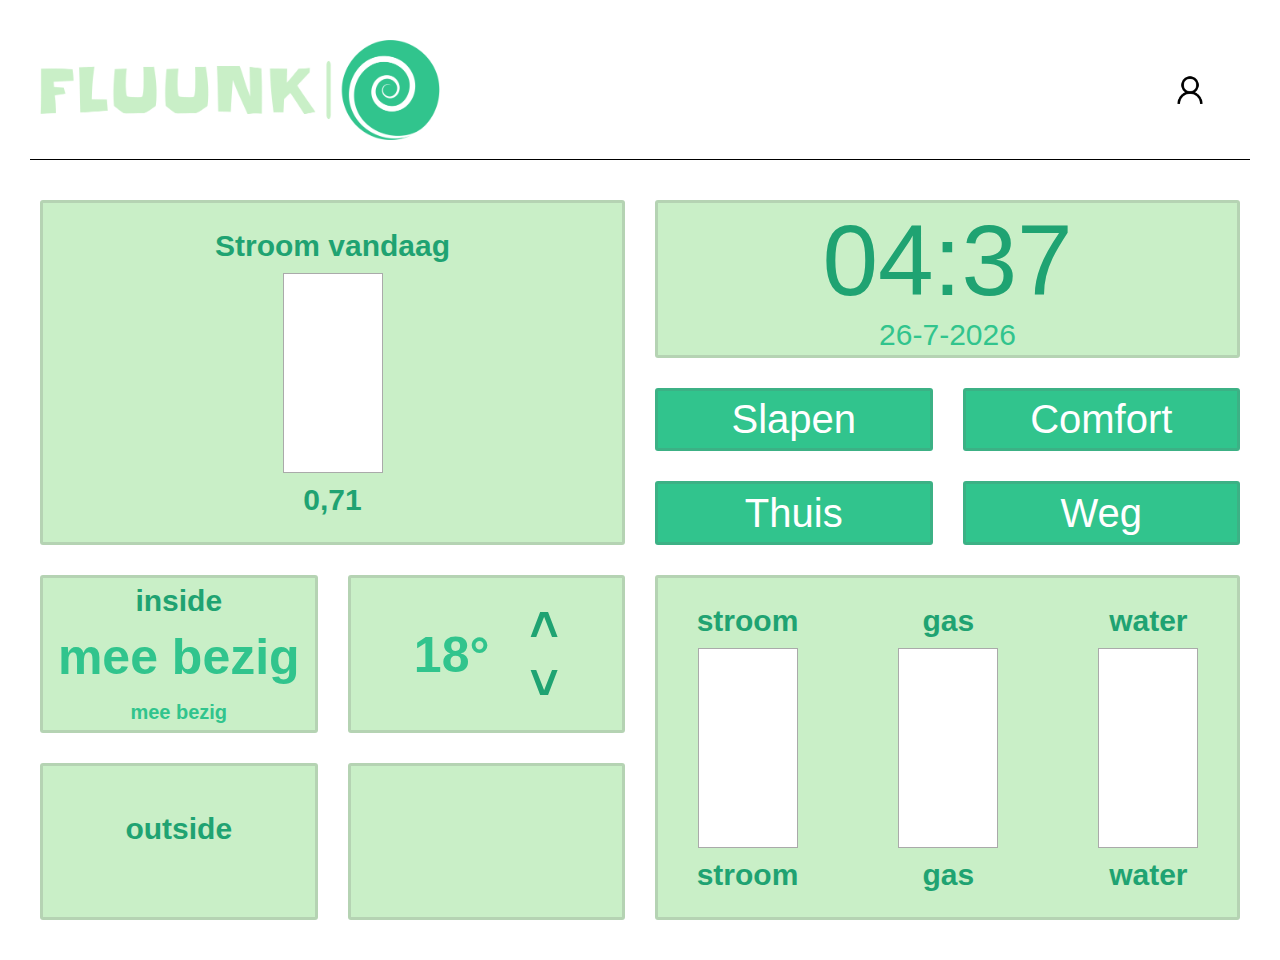
==== website/index.html @ bd07e6f6 "m," ====
<!DOCTYPE html>
<html lang="en">
<head>
    <meta charset="UTF-8">
    <meta http-equiv="X-UA-Compatible" content="IE=edge">
    <meta name="viewport" content="width=device-width, initial-scale=1.0">
    <title>Fluunk</title>
    <link rel="stylesheet" href="index/css/style.css">
    <script src="index/js/script.js"></script>
</head>
<body onload="startTime()" onLoad="window.scroll(140, 150)">
<header>
    <img class="logo" src="index/img/fluunk-high-resolution-logo-color-on-transparent-background.png" alt="fluunk logo">
    <a href="/fluunk/website/login/php/login.php"><img class="user" src="index/img/user-regular.svg" alt=""></a>
</header>
<main>
    <ul class="cards">
        <li class="card card1">
            <p class="euro">Stroom vandaag</p>
            <div class="stroomvandaag">
                <div class="aantal"></div>
            </div>
            <p id="js--euro" class="euro">0,71</p>
        </li>
        <li class="card card2">
            <div class="clock">
                <span id="js--time"></span>
            </div>
            <div class="day">
                <span id="js--day"></span>
            </div>
        </li>
        <li class="card card3">
            <button class="modus" id="js--slapen">Slapen</button>
        </li>
        <li class="card card4">
            <button class="modus" id="js--comfort">Comfort</button>
        </li>
        <li class="card card5">
            <button class="modus" id="js--thuis">Thuis</button>
        </li>
        <li class="card card6">
            <button class="modus" id="js--weg">Weg</button>
        </li>
        <li class="card card7">
            <p class="inoutside">inside</p>
            <p class="temp" id="js--binnen">mee bezig</p>
            <p class="minmax">mee bezig</p>
            
        </li>
        <li class="card card8">
            <div class="updown">
                <p class="heat" id="js--heat">18°</p>
                <div class="buttons">
                    <button class="downup" id="js--up">˄</button>
                    <button class="downup" id="js--down">˅</button>
                </div>
            </div>
        </li>
        <li class="card card9">
            <p class="inoutside">outside</p>
            <p class="temp" id="js--temp"></p>
            <p class="minmax" id="js--minmax"></p>
            
        </li>
        <li class="card card10">
            <p class="inoutside" id="js--weather"></p>
            <img id="js--icon" src="" alt="">

        </li>
        <li class="card card11">
            <div class="type">
                <p class="types">stroom</p>
                <section class="tabel stroom">

                </section>
                <p class="types">stroom</p>
            </div>
            <div class="type">
                <p class="types">gas</p>
                <section class="tabel gas">

                </section>
                <p class="types">gas</p>
            </div>
            <div class="type">
                <p class="types">water</p>
                <section class="tabel water">

                </section>
                <p class="types">water</p>
            </div>
        </li>
    </ul>
    
    
    
</main>
</body>
</html>
---- website/index/css/style.css ----
* {
    padding: 0;
    margin: 0;
    box-sizing: border-box;
}

html {
    font-size: 62.5%;
    scroll-behavior: smooth;
}

body {
    font-family: sans-serif;
    margin-top: 3rem;
    cursor: default;
}

main {
    height: auto;
    width: 100%;
    padding: 3rem;
}



/* Header ========================================================================================================*/
header{
    height: 13rem;
    border-bottom: 1px solid black;
    margin-left: 3rem;
    margin-right: 3rem;
}

.logo {
    float: left;
    margin: 1rem;
    height: 10rem;
    width: 40rem;
}

.user {
    float: right;
    margin: 4rem;
    height: 4rem;
    cursor: pointer;
}



/* main ==========================================================================================================*/
.cards {
    height: 74rem;
    display: grid;
    width: 100%;
    grid-template-columns: repeat(8, 1fr);
    grid-template-rows: repeat(8, 1fr);
    gap: 3rem;
    padding: 1rem;
}

.card {
    list-style: none;
    background: #C9EFC7;
    border-radius: 0.3rem;
    border: rgba(105, 105, 105, 0.204) solid 3px;
}

.card1 {
    grid-row: 1 / 5;
    grid-column: 1 / 5;
    display: flex;
    justify-content: center;
    align-items: center;
    flex-direction: column;
}

.stroomvandaag {
    background: white;
    height: 20rem;
    width: 10rem;
    border: solid rgba(0, 0, 0, 0.332) 1px;
    display: flex;
    align-items: end;
}

.aantal {
    background: #31C48D;
    width: 10rem;
}

.euro {
    font-size: 3rem;
    color: #1FA372;
    font-weight: 700;
    margin-bottom: 1rem;
    margin-top: 1rem;
}



/*clock ==========================================================================================================*/
.card2 {
    grid-row: 1 / 3;
    grid-column: 5 / 9;
}

.clock {
    font-size: 10rem;
    text-align: center;
    color: #1FA372;
    display: flex;
    justify-content: center;
    align-items: center;
}

.day {
    font-size: 3rem;
    text-align: center;
    color: #31C48D;
    display: flex;
    justify-content: center;
    align-items: center;
}



/*modes===========================================================================================================*/
.card3 {
    grid-row: 3 / 4;
    grid-column: 5 / 7;
    background: #31C48D;
    display: flex;
    justify-content: center;
    align-items: center;
}

.card4 {
    grid-row: 3 / 4;
    grid-column: 7 / 9;
    background: #31C48D;
    display: flex;
    justify-content: center;
    align-items: center;
}

.card5 {
    grid-row: 4 / 5;
    grid-column: 5 / 7;
    background: #31C48D;
    display: flex;
    justify-content: center;
    align-items: center;
}

.card6 {
    grid-row: 4 / 5;
    grid-column: 7 / 9;
    background: #31C48D;
    display: flex;
    justify-content: center;
    align-items: center;
}

.modus {
    font-size: 4rem;
    font-weight: 400;
    color: #ffffff;
    border: none;
    background: none;
    object-fit: contain;
    cursor: pointer;
}



/*temperatuur ====================================================================================================*/
.card7 {
    grid-row: 5 / 7;
    grid-column: 1 / 3;
    display: flex;
    flex-direction: column;
    justify-content: center;
    align-items: center;
}



.card8 {
    grid-row: 5 / 7;
    grid-column: 3 / 5;
    display: flex;
    justify-content: center;
    align-items: center;
}

.heat {
    display: flex;
    font-size: 5rem;
    color: #31C48D;
    margin-top: 3rem;
    font-weight: 600;
}

.updown {
    display: flex;
    gap: 4rem;
}

.downup {
    display: flex;
    border: none;
    background: none;
    cursor: pointer;
    font-size: 5rem;
    color: #1FA372;
    font-weight: 600;

}


.card9 {
    grid-row: 7 / 9;
    grid-column: 1 / 3;
    display: flex;
    flex-direction: column;
    justify-content: center;
    align-items: center;
}


.inoutside {
    font-size: 3rem;
    color: #1FA372;
    font-weight: 700;
    margin-bottom: 1rem;
}

.temp {
    font-size: 5rem;
    color: #31C48D;
    font-weight: 600;
    margin-bottom: 1.5rem;
}

.minmax {
    font-size: 2rem;
    color: #31C48D;
    font-weight: 650;
}

.card10 {
    grid-row: 7 / 9;
    grid-column: 3 / 5;
    display: flex;
    flex-direction: column;
    justify-content: center;
    align-items: center;
}



/*tabellen =======================================================================================================*/
.card11 {
    grid-row: 5 / 9;
    grid-column: 5 / 9;
    display: flex;
    justify-content: center;
    align-items: center;
    flex-direction: row;
    gap: 10rem;
}

.types {
    font-size: 3rem;
    color: #1FA372;
    font-weight: 700;
}

.type {
    display: flex;
    flex-direction: column;
    gap: 1rem;
    align-items: center;
}

.tabel {
    background: white;
    height: 20rem;
    width: 10rem;
    border: solid rgba(0, 0, 0, 0.332) 1px;
}
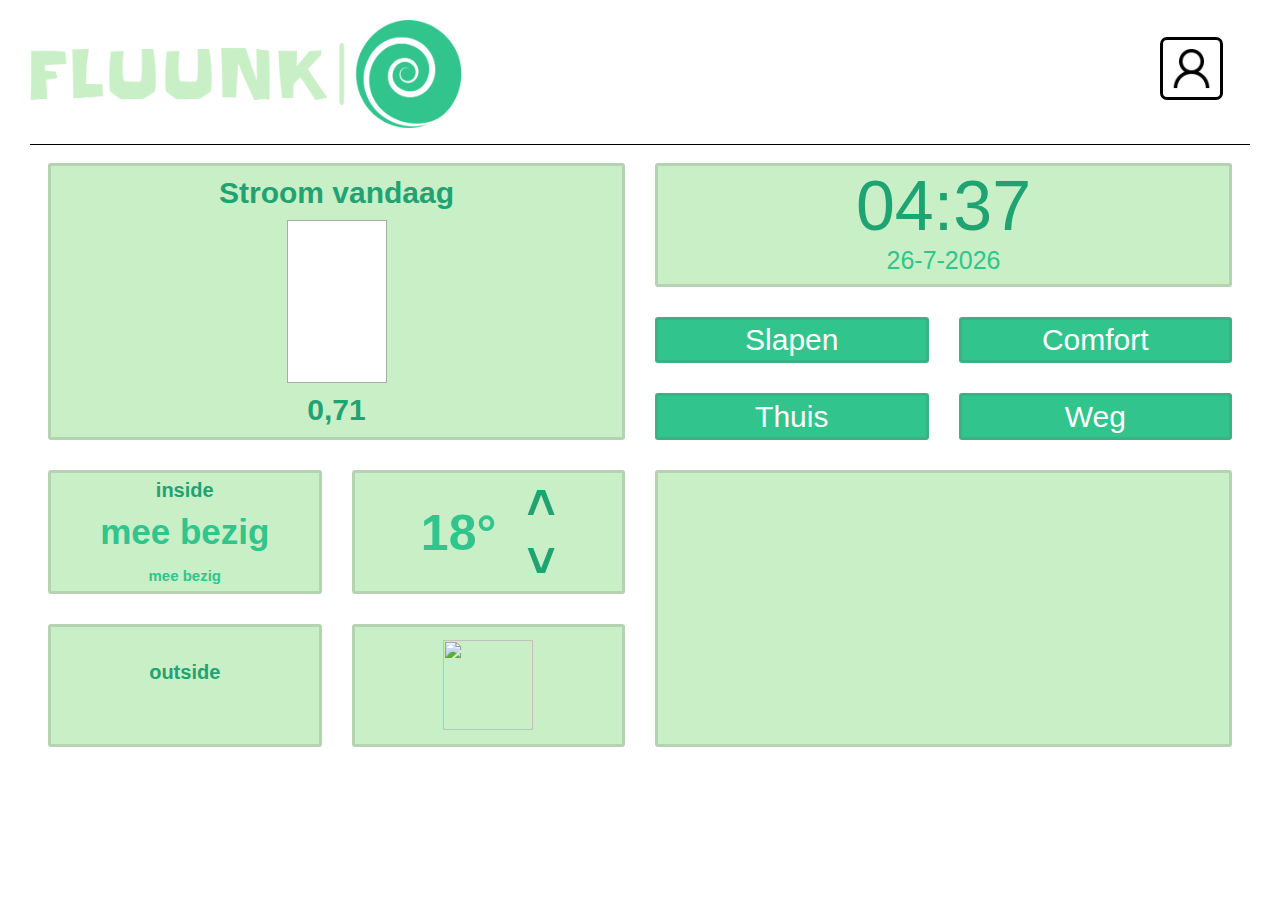
==== commit 66070506: "dashboard to 100vh" ====
--- a/website/index.html
+++ b/website/index.html
@@ -7,6 +7,9 @@
     <title>Fluunk</title>
     <link rel="stylesheet" href="index/css/style.css">
     <script src="index/js/script.js"></script>
+    <script>
+        window.onbeforeunload = function () {window.scrollTo(0, 0); }
+    </script>
 </head>
 <body onload="startTime()" onLoad="window.scroll(140, 150)">
 <header>
@@ -64,32 +67,12 @@
             
         </li>
         <li class="card card10">
-            <p class="inoutside" id="js--weather"></p>
-            <img id="js--icon" src="" alt="">
+            <p class="weather" id="js--weather"></p>
+            <img class="icon" id="js--icon" src="" alt="">
 
         </li>
         <li class="card card11">
-            <div class="type">
-                <p class="types">stroom</p>
-                <section class="tabel stroom">
-
-                </section>
-                <p class="types">stroom</p>
-            </div>
-            <div class="type">
-                <p class="types">gas</p>
-                <section class="tabel gas">
-
-                </section>
-                <p class="types">gas</p>
-            </div>
-            <div class="type">
-                <p class="types">water</p>
-                <section class="tabel water">
-
-                </section>
-                <p class="types">water</p>
-            </div>
+            
         </li>
     </ul>
     
--- a/website/index/css/style.css
+++ b/website/index/css/style.css
@@ -11,21 +11,23 @@
 
 body {
     font-family: sans-serif;
-    margin-top: 3rem;
+    margin-top: 1rem;
     cursor: default;
+    max-height: 100vh;
 }
 
 main {
     height: auto;
     width: 100%;
-    padding: 3rem;
+    padding-left: 3rem;
+    padding-right: 3rem;
 }
 
 
 
 /* Header ========================================================================================================*/
 header{
-    height: 13rem;
+    height: 15vh;
     border-bottom: 1px solid black;
     margin-left: 3rem;
     margin-right: 3rem;
@@ -33,29 +35,31 @@
 
 .logo {
     float: left;
-    margin: 1rem;
-    height: 10rem;
-    width: 40rem;
+    margin-top: 1rem;
+    height: 12vh;
+    width: 48vh;
 }
 
 .user {
     float: right;
-    margin: 4rem;
-    height: 4rem;
+    margin: 3vh;
+    height: 7vh;
     cursor: pointer;
+    border: 3px black solid;
+    border-radius: 0.7rem;
 }
 
 
 
 /* main ==========================================================================================================*/
 .cards {
-    height: 74rem;
+    height: 62rem;
     display: grid;
     width: 100%;
     grid-template-columns: repeat(8, 1fr);
     grid-template-rows: repeat(8, 1fr);
     gap: 3rem;
-    padding: 1rem;
+    padding: 2vh;
 }
 
 .card {
@@ -105,7 +109,7 @@
 }
 
 .clock {
-    font-size: 10rem;
+    font-size: 7rem;
     text-align: center;
     color: #1FA372;
     display: flex;
@@ -114,7 +118,7 @@
 }
 
 .day {
-    font-size: 3rem;
+    font-size: 2.5rem;
     text-align: center;
     color: #31C48D;
     display: flex;
@@ -162,7 +166,7 @@
 }
 
 .modus {
-    font-size: 4rem;
+    font-size: 3rem;
     font-weight: 400;
     color: #ffffff;
     border: none;
@@ -203,7 +207,7 @@
 
 .updown {
     display: flex;
-    gap: 4rem;
+    gap: 3rem;
 }
 
 .downup {
@@ -229,21 +233,21 @@
 
 
 .inoutside {
-    font-size: 3rem;
+    font-size: 2rem;
     color: #1FA372;
     font-weight: 700;
     margin-bottom: 1rem;
 }
 
 .temp {
-    font-size: 5rem;
+    font-size: 3.5rem;
     color: #31C48D;
     font-weight: 600;
     margin-bottom: 1.5rem;
 }
 
 .minmax {
-    font-size: 2rem;
+    font-size: 1.5rem;
     color: #31C48D;
     font-weight: 650;
 }
@@ -255,6 +259,16 @@
     flex-direction: column;
     justify-content: center;
     align-items: center;
+}
+
+.weather{
+    font-size: 1.5rem;
+    color: #1FA372;
+    font-weight: 650;
+}
+.icon{
+    height: 9rem;
+    width: 9rem;
 }
 
 
@@ -268,24 +282,4 @@
     align-items: center;
     flex-direction: row;
     gap: 10rem;
-}
-
-.types {
-    font-size: 3rem;
-    color: #1FA372;
-    font-weight: 700;
-}
-
-.type {
-    display: flex;
-    flex-direction: column;
-    gap: 1rem;
-    align-items: center;
-}
-
-.tabel {
-    background: white;
-    height: 20rem;
-    width: 10rem;
-    border: solid rgba(0, 0, 0, 0.332) 1px;
 }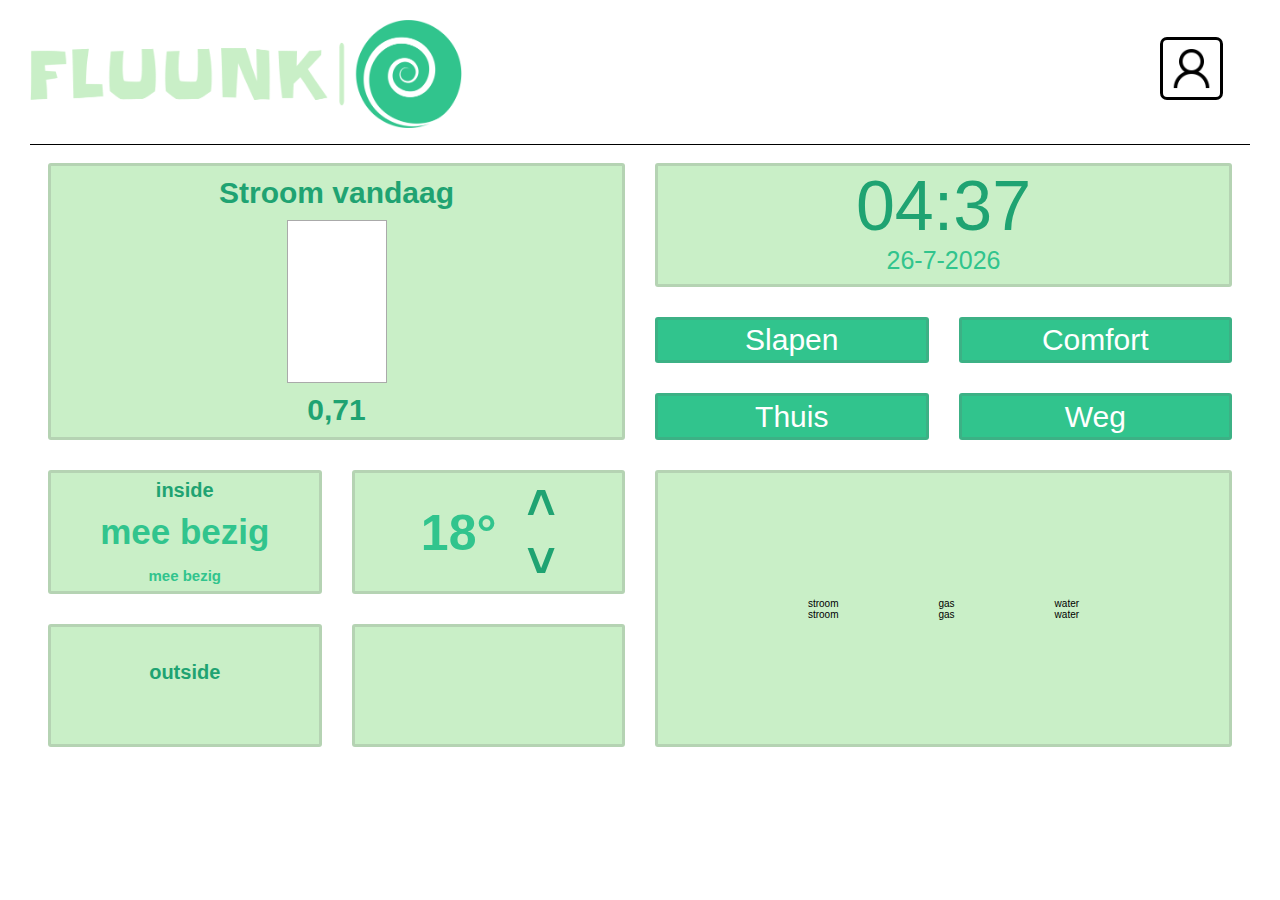
==== commit 81060b85: "dashboard" ====
--- a/website/index.html
+++ b/website/index.html
@@ -7,14 +7,11 @@
     <title>Fluunk</title>
     <link rel="stylesheet" href="index/css/style.css">
     <script src="index/js/script.js"></script>
-    <script>
-        window.onbeforeunload = function () {window.scrollTo(0, 0); }
-    </script>
 </head>
 <body onload="startTime()" onLoad="window.scroll(140, 150)">
 <header>
     <img class="logo" src="index/img/fluunk-high-resolution-logo-color-on-transparent-background.png" alt="fluunk logo">
-    <a href="/fluunk/website/login/php/login.php"><img class="user" src="index/img/user-regular.svg" alt=""></a>
+    <a href="login/login.html"><img class="user" src="index/img/user-regular.svg" alt=""></a>
 </header>
 <main>
     <ul class="cards">
@@ -67,12 +64,32 @@
             
         </li>
         <li class="card card10">
-            <p class="weather" id="js--weather"></p>
-            <img class="icon" id="js--icon" src="" alt="">
+            <p class="inoutside" id="js--weather"></p>
+            <img id="js--icon" src="" alt="">
 
         </li>
         <li class="card card11">
-            
+            <div class="type">
+                <p class="types">stroom</p>
+                <section class="tabel stroom">
+
+                </section>
+                <p class="types">stroom</p>
+            </div>
+            <div class="type">
+                <p class="types">gas</p>
+                <section class="tabel gas">
+
+                </section>
+                <p class="types">gas</p>
+            </div>
+            <div class="type">
+                <p class="types">water</p>
+                <section class="tabel water">
+
+                </section>
+                <p class="types">water</p>
+            </div>
         </li>
     </ul>
     
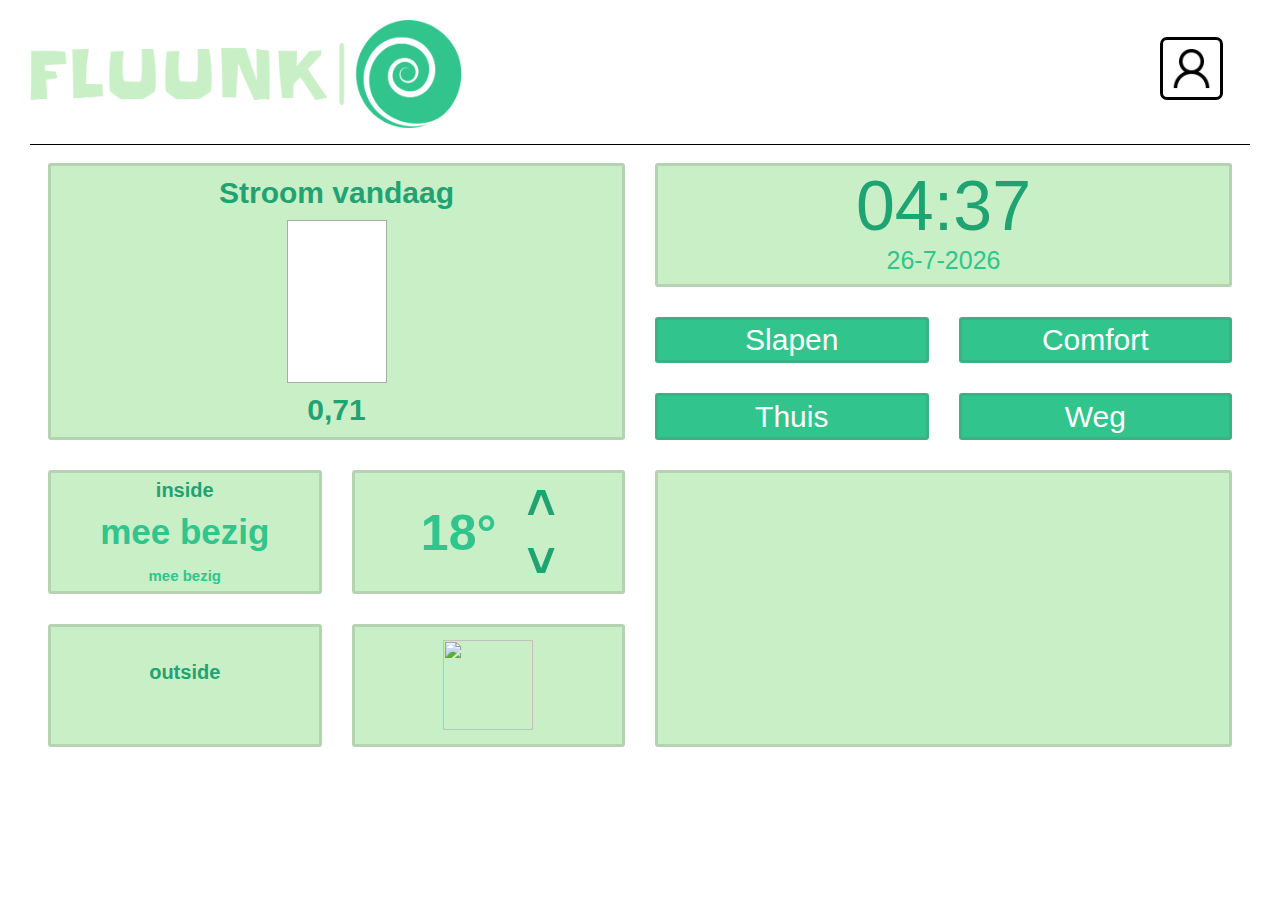
==== commit e643b6a2: "dashboard" ====
--- a/website/index.html
+++ b/website/index.html
@@ -7,6 +7,9 @@
     <title>Fluunk</title>
     <link rel="stylesheet" href="index/css/style.css">
     <script src="index/js/script.js"></script>
+    <script>
+        window.onbeforeunload = function () {window.scrollTo(0, 0); }
+    </script>
 </head>
 <body onload="startTime()" onLoad="window.scroll(140, 150)">
 <header>
@@ -64,32 +67,12 @@
             
         </li>
         <li class="card card10">
-            <p class="inoutside" id="js--weather"></p>
-            <img id="js--icon" src="" alt="">
+            <p class="weather" id="js--weather"></p>
+            <img class="icon" id="js--icon" src="" alt="">
 
         </li>
         <li class="card card11">
-            <div class="type">
-                <p class="types">stroom</p>
-                <section class="tabel stroom">
-
-                </section>
-                <p class="types">stroom</p>
-            </div>
-            <div class="type">
-                <p class="types">gas</p>
-                <section class="tabel gas">
-
-                </section>
-                <p class="types">gas</p>
-            </div>
-            <div class="type">
-                <p class="types">water</p>
-                <section class="tabel water">
-
-                </section>
-                <p class="types">water</p>
-            </div>
+            
         </li>
     </ul>
     
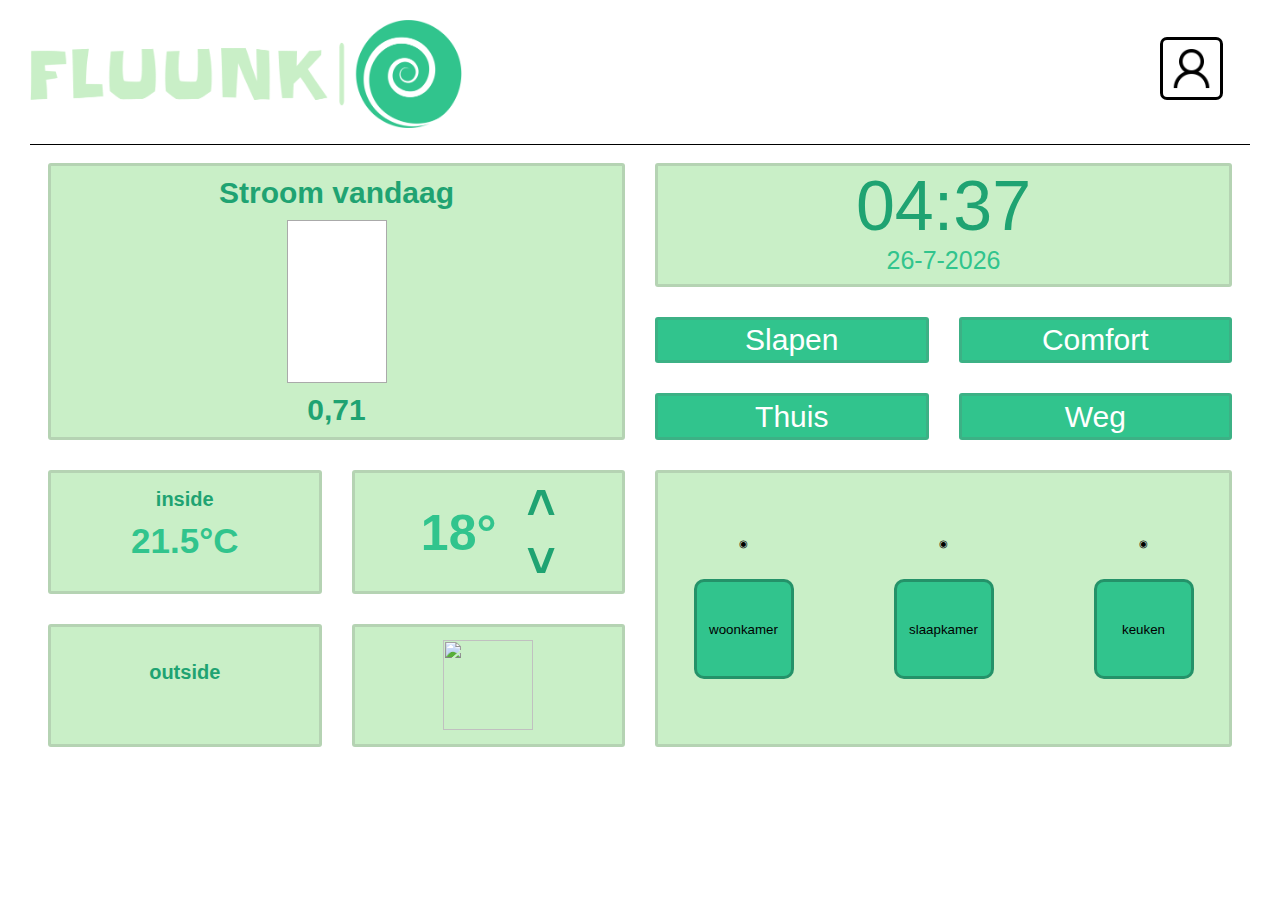
==== commit 1f211711: "light add" ====
--- a/website/index.html
+++ b/website/index.html
@@ -4,6 +4,8 @@
     <meta charset="UTF-8">
     <meta http-equiv="X-UA-Compatible" content="IE=edge">
     <meta name="viewport" content="width=device-width, initial-scale=1.0">
+    <meta name="description" content="wij als fluunk zorgen ervoor dat u overzichtelijk kan besparen">
+    <meta name="keywords" content="fluunk, groen, dashboard">
     <title>Fluunk</title>
     <link rel="stylesheet" href="index/css/style.css">
     <script src="index/js/script.js"></script>
@@ -14,7 +16,7 @@
 <body onload="startTime()" onLoad="window.scroll(140, 150)">
 <header>
     <img class="logo" src="index/img/fluunk-high-resolution-logo-color-on-transparent-background.png" alt="fluunk logo">
-    <a href="login/login.html"><img class="user" src="index/img/user-regular.svg" alt=""></a>
+    <a href="/fluunk/login/login.php"><img class="user" src="index/img/user-regular.svg" alt="Login Page"></a>
 </header>
 <main>
     <ul class="cards">
@@ -47,8 +49,7 @@
         </li>
         <li class="card card7">
             <p class="inoutside">inside</p>
-            <p class="temp" id="js--binnen">mee bezig</p>
-            <p class="minmax">mee bezig</p>
+            <p class="temp" id="js--binnen">21.5°C</p>
             
         </li>
         <li class="card card8">
@@ -72,6 +73,19 @@
 
         </li>
         <li class="card card11">
+            <div class="butto">
+                <p id="woonlicht">◉</p>
+                <button id="js--woon" class="licht">woonkamer</button>
+            </div>
+            <div class="butto">
+                <p id="slaaplicht">◉</p>
+                <button id="js--slaap" class="licht">slaapkamer</button>
+            </div>
+            <div class="butto">
+                <p id="keukenlicht">◉</p>
+                <button id="js--keuk" class="licht">keuken</button>
+            </div>
+            
             
         </li>
     </ul>
--- a/website/index/css/style.css
+++ b/website/index/css/style.css
@@ -31,10 +31,11 @@
     border-bottom: 1px solid black;
     margin-left: 3rem;
     margin-right: 3rem;
+    gap: 50vw;
 }
 
 .logo {
-    float: left;
+    align-items: end;
     margin-top: 1rem;
     height: 12vh;
     width: 48vh;
@@ -271,6 +272,26 @@
     width: 9rem;
 }
 
+.butto{
+    display: flex;
+    flex-direction: column;
+    align-items: center;
+    gap: 3rem;
+}
+.light{
+    font-size: 5rem;
+    color: red;
+}
+
+.licht{
+    height: 10rem;
+    width: 10rem;
+    background: #31C48D;
+    border-radius: 10%;
+    border: rgba(0, 0, 0, 0.256) solid 3px;
+    cursor: pointer;
+}
+
 
 
 /*tabellen =======================================================================================================*/
@@ -282,4 +303,81 @@
     align-items: center;
     flex-direction: row;
     gap: 10rem;
+}
+
+
+
+@media screen and (max-width: 62.5rem){
+    .logo {
+        height: 6vh;
+        width: 26vh;
+        margin-top: 2rem;
+    }
+
+    
+    .user {
+        height: 5vh;
+        margin: 3vh;
+    }
+
+    .cards {
+    grid-template-columns: repeat(8, 1fr);
+    grid-template-rows: repeat(8, 1fr);
+}
+    .card1{
+        display: none;
+    }
+
+    .card2{
+        grid-column: 1/9;
+        grid-row: 1/3;
+    }
+
+    .card3{
+        display: none;
+        
+    }
+
+    .card4{
+        display: none;
+        
+    }
+
+    .card5{
+        display: none;
+        
+    }
+
+    .card6{
+        display: none;
+        
+    }
+
+    .card7{
+        grid-column: 1/5;
+        grid-row: 3/6;
+        
+    }
+
+    .card8{
+        grid-column: 5/9;
+        grid-row: 3/6;
+    }
+    
+    .card9{
+        grid-column: 1/5;
+        grid-row: 6/9;
+        
+    }
+
+    .card10{
+        grid-column: 5/9;
+        grid-row: 6/9;
+
+    }
+
+    .card11{
+        display: none;
+
+    }
 }